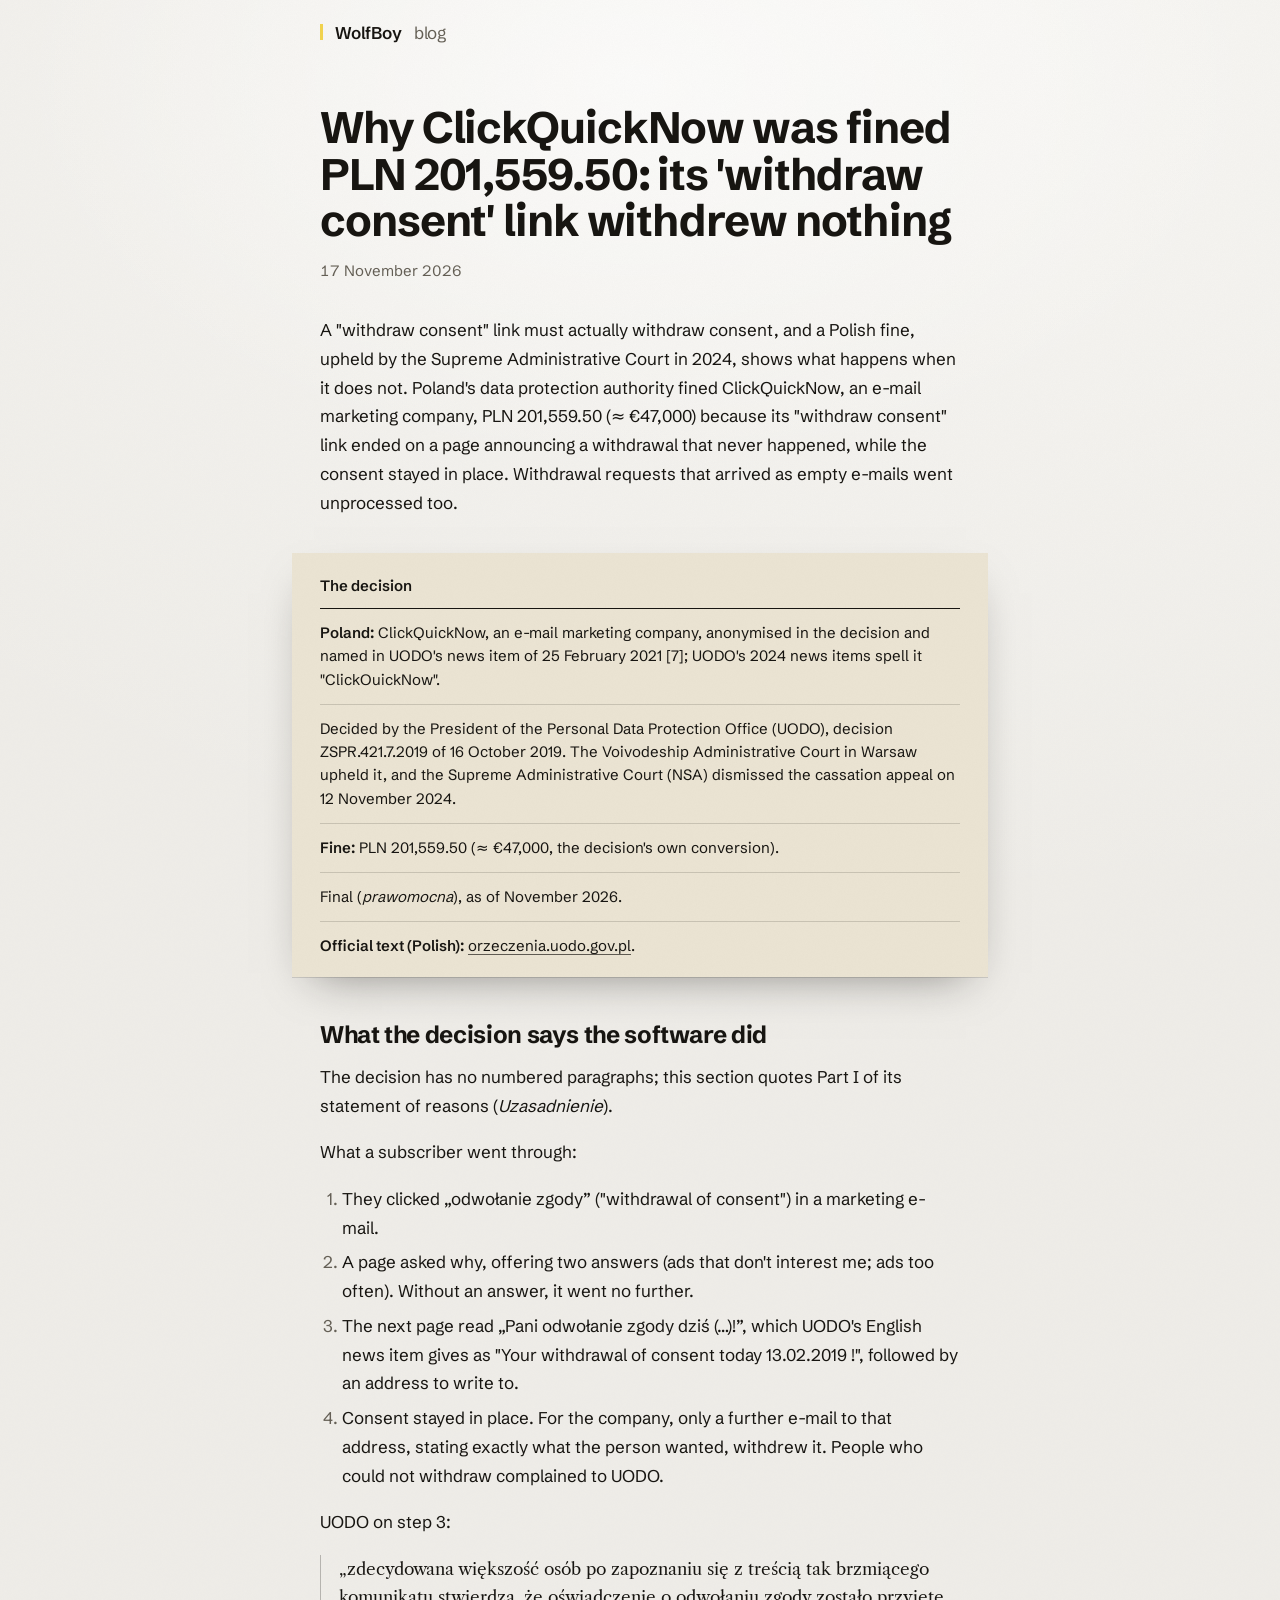
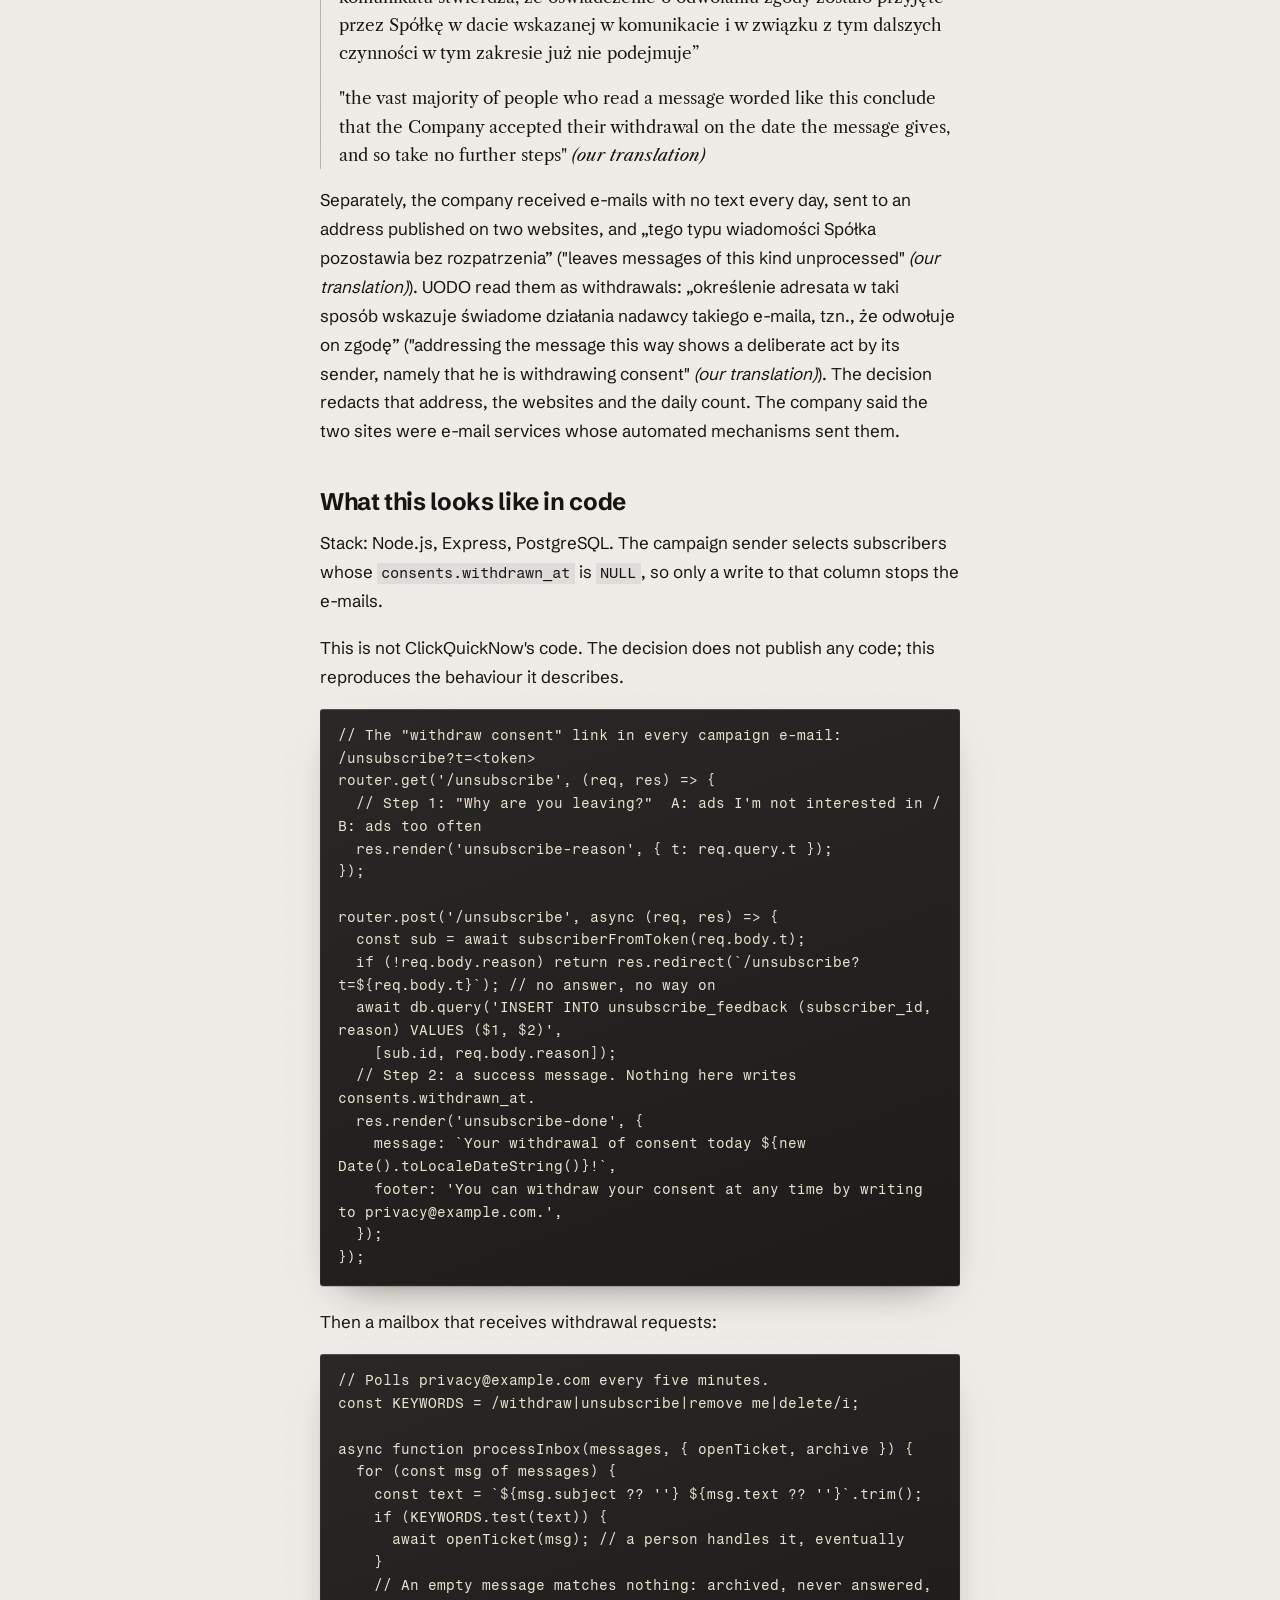
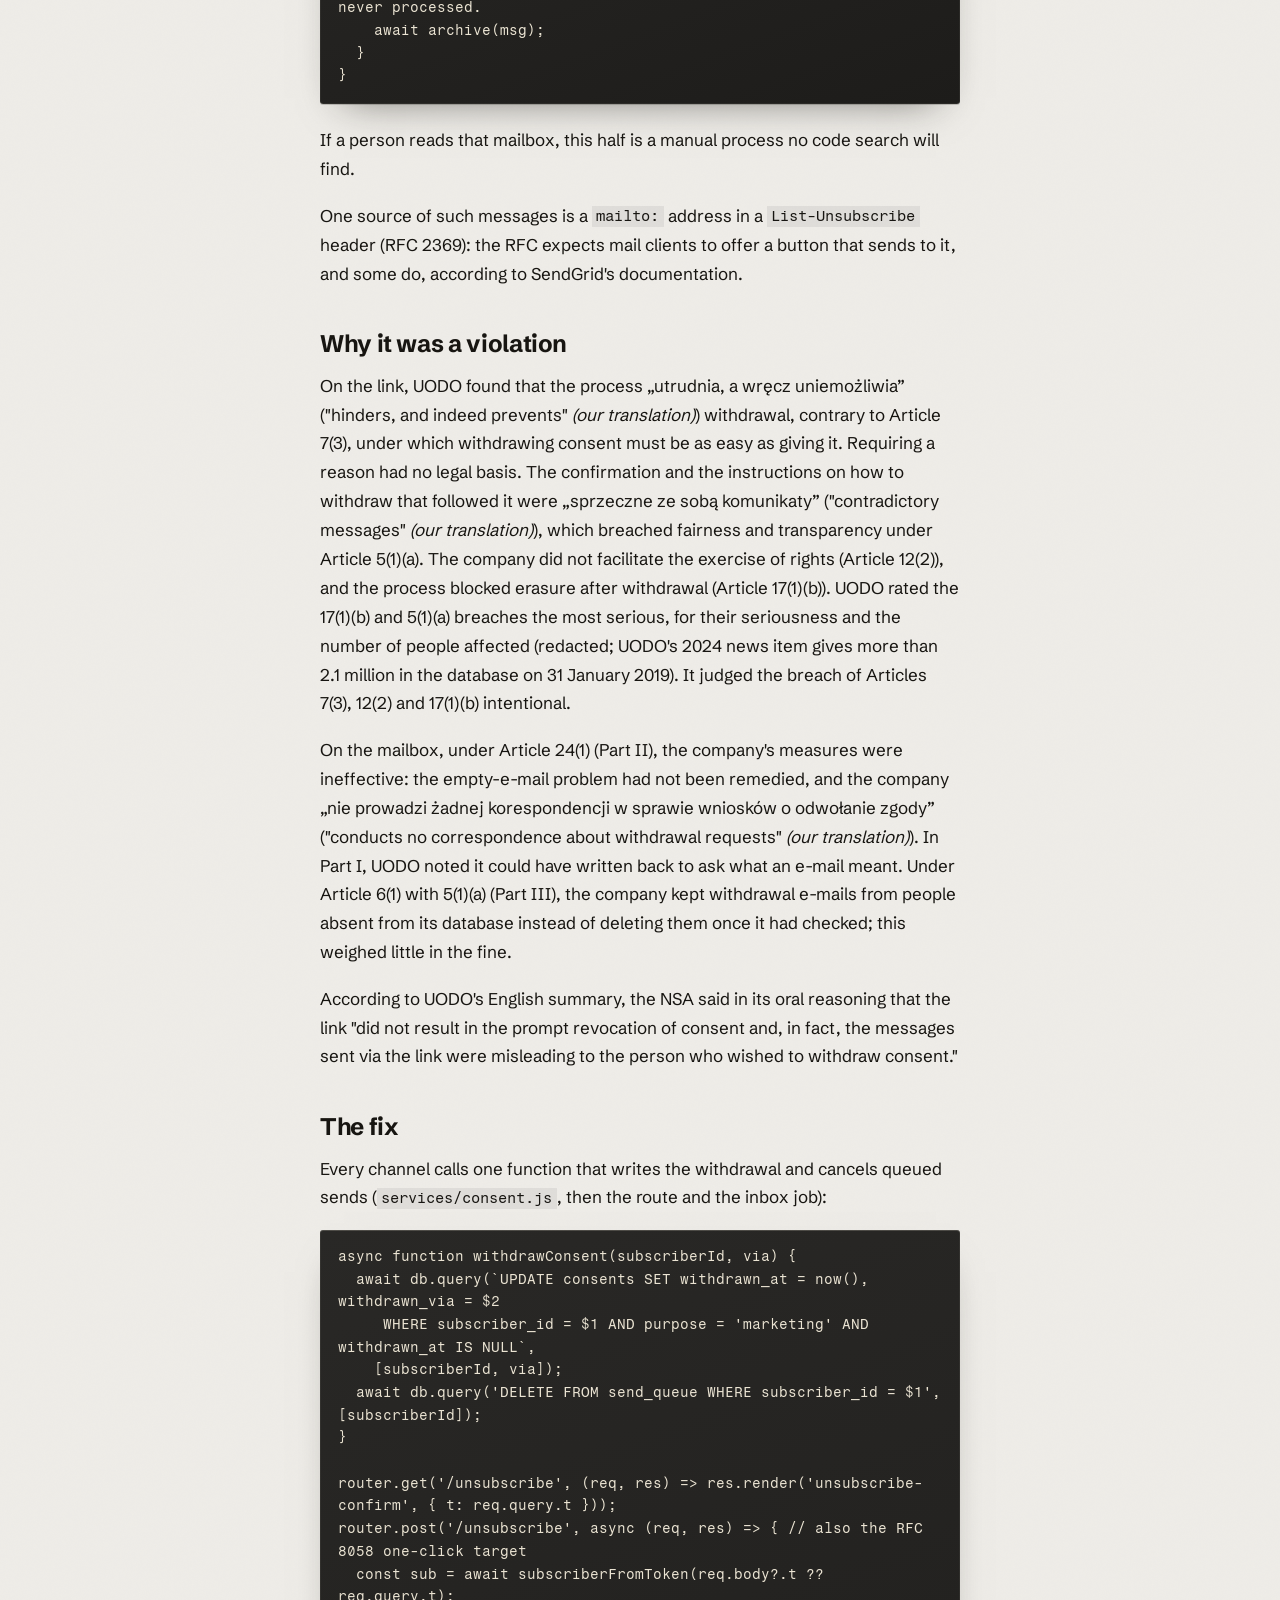
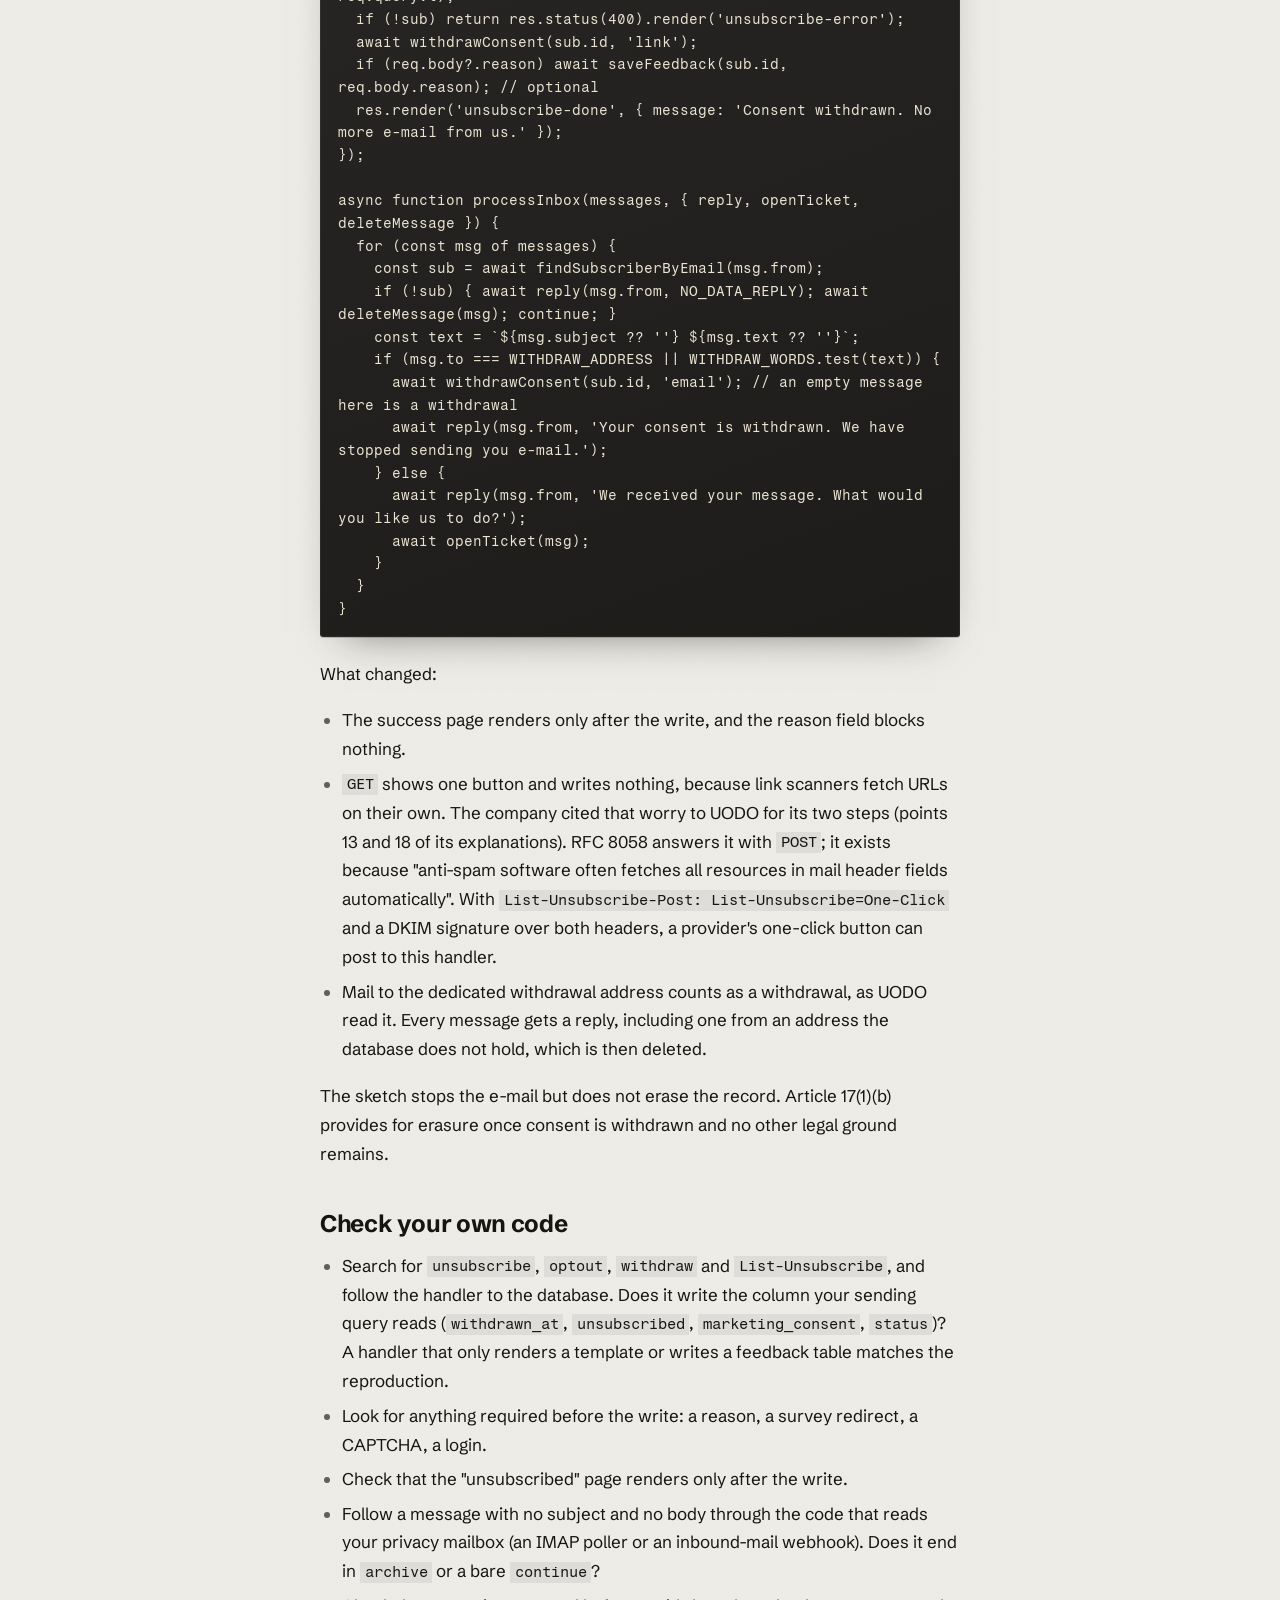
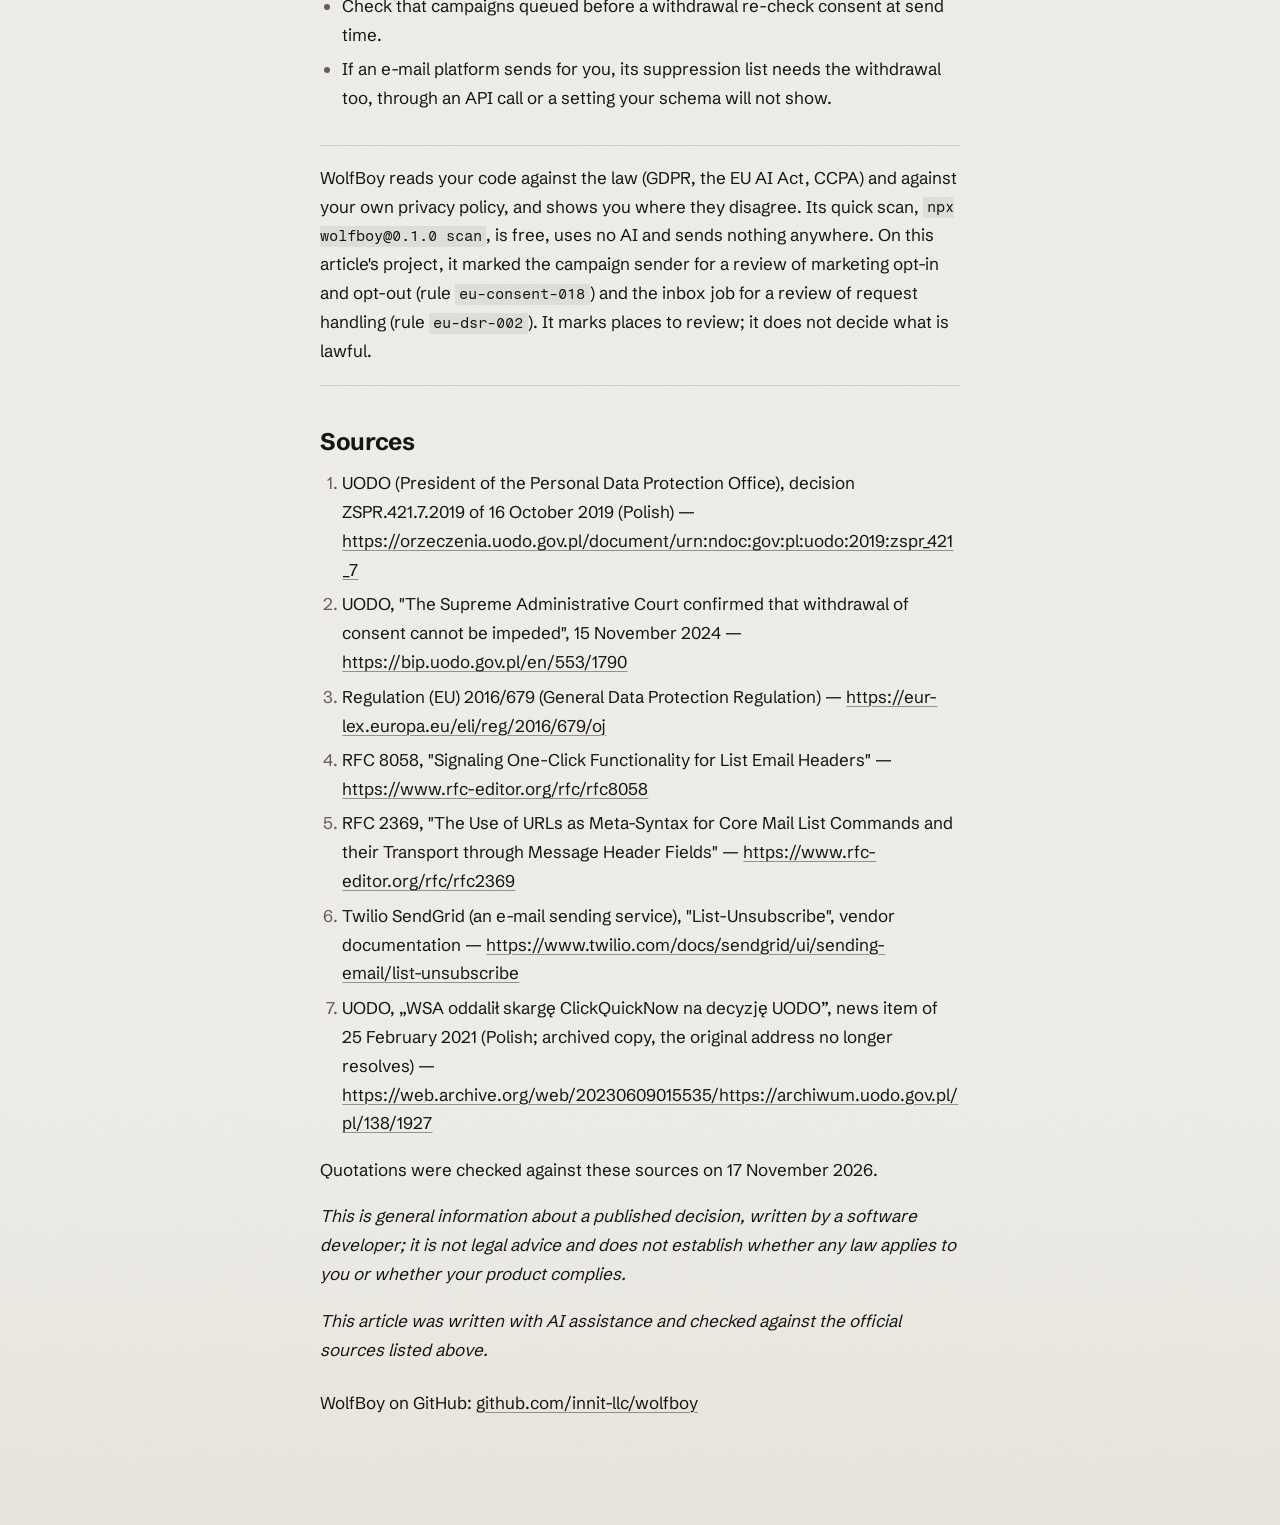
==== docs/consent-withdrawal-link-poland/index.html @ d853f6e5 "WolfBoy blog: three fine-case articles, from the official decision to the code and the fix" ====
<!DOCTYPE html>
<html lang="en">
<head>
<meta charset="utf-8" />
<meta name="viewport" content="width=device-width, initial-scale=1" />
<title>Why ClickQuickNow was fined PLN 201,559.50: its 'withdraw consent' link withdrew nothing</title>
<meta name="description" content="The unsubscribe page of ClickQuickNow, a Polish e-mail marketer, announced a withdrawal that never happened, and empty withdrawal e-mails were ignored." />
<meta property="og:type" content="article" />
<meta property="og:site_name" content="WolfBoy blog" />
<meta property="og:title" content="Why ClickQuickNow was fined PLN 201,559.50: its 'withdraw consent' link withdrew nothing" />
<meta property="og:description" content="The unsubscribe page of ClickQuickNow, a Polish e-mail marketer, announced a withdrawal that never happened, and empty withdrawal e-mails were ignored." />
<meta property="og:url" content="https://innit-llc.github.io/blog/consent-withdrawal-link-poland/" />
<meta property="og:image" content="https://innit-llc.github.io/blog/og/consent-withdrawal-link-poland.png" />
<meta property="og:image:width" content="1200" />
<meta property="og:image:height" content="630" />
<meta property="og:image:alt" content="Why ClickQuickNow was fined PLN 201,559.50: its 'withdraw consent' link withdrew nothing" />
<meta name="twitter:card" content="summary_large_image" />
<meta name="color-scheme" content="light dark" />
<link rel="preload" href="../fonts/SchibstedGrotesk-normal-400-900-latin.woff2" as="font" type="font/woff2" crossorigin="anonymous" />
<link rel="stylesheet" href="../style.css" />
</head>
<body class="post">
<header class="mast"><div class="wrap"><a class="brand" href="../"><b>WolfBoy</b> blog</a></div></header>
<main class="wrap">
<article>
<header>
<h1>Why ClickQuickNow was fined PLN 201,559.50: its 'withdraw consent' link withdrew nothing</h1>
<p class="meta"><time datetime="2026-11-17">17 November 2026</time></p>
</header>
<p>A "withdraw consent" link must actually withdraw consent, and a Polish fine, upheld by the Supreme Administrative Court in 2024, shows what happens when it does not. Poland's data protection authority fined ClickQuickNow, an e-mail marketing company, PLN 201,559.50 (≈ €47,000) because its "withdraw consent" link ended on a page announcing a withdrawal that never happened, while the consent stayed in place. Withdrawal requests that arrived as empty e-mails went unprocessed too.</p>
<section class="case">
<h2 id="the-decision">The decision</h2>
<ul>
<li><span class="k">Poland:</span> ClickQuickNow, an e-mail marketing company, anonymised in the decision and named in UODO's news item of 25 February 2021 [7]; UODO's 2024 news items spell it "ClickOuickNow".</li>
<li>Decided by the President of the Personal Data Protection Office (UODO), decision ZSPR.421.7.2019 of 16 October 2019. The Voivodeship Administrative Court in Warsaw upheld it, and the Supreme Administrative Court (NSA) dismissed the cassation appeal on 12 November 2024.</li>
<li><span class="k">Fine:</span> PLN 201,559.50 (≈ €47,000, the decision's own conversion).</li>
<li>Final (<em>prawomocna</em>), as of November 2026.</li>
<li><span class="k">Official text (Polish):</span> <a href="https://orzeczenia.uodo.gov.pl/document/urn:ndoc:gov:pl:uodo:2019:zspr_421_7">orzeczenia.uodo.gov.pl</a>.</li>
</ul>
</section>
<h2 id="what-the-decision-says-the-software-did">What the decision says the software did</h2>
<p>The decision has no numbered paragraphs; this section quotes Part I of its statement of reasons (<em>Uzasadnienie</em>).</p>
<p>What a subscriber went through:</p>
<ol>
<li>They clicked „odwołanie zgody” ("withdrawal of consent") in a marketing e-mail.</li>
<li>A page asked why, offering two answers (ads that don't interest me; ads too often). Without an answer, it went no further.</li>
<li>The next page read „Pani odwołanie zgody dziś (…)!”, which UODO's English news item gives as "Your withdrawal of consent today 13.02.2019 !", followed by an address to write to.</li>
<li>Consent stayed in place. For the company, only a further e-mail to that address, stating exactly what the person wanted, withdrew it. People who could not withdraw complained to UODO.</li>
</ol>
<p>UODO on step 3:</p>
<blockquote>
<p>„zdecydowana większość osób po zapoznaniu się z treścią tak brzmiącego komunikatu stwierdza, że oświadczenie o odwołaniu zgody zostało przyjęte przez Spółkę w dacie wskazanej w komunikacie i w związku z tym dalszych czynności w tym zakresie już nie podejmuje”</p>
<p>"the vast majority of people who read a message worded like this conclude that the Company accepted their withdrawal on the date the message gives, and so take no further steps" <em>(our translation)</em></p>
</blockquote>
<p>Separately, the company received e-mails with no text every day, sent to an address published on two websites, and „tego typu wiadomości Spółka pozostawia bez rozpatrzenia” ("leaves messages of this kind unprocessed" <em>(our translation)</em>). UODO read them as withdrawals: „określenie adresata w taki sposób wskazuje świadome działania nadawcy takiego e-maila, tzn., że odwołuje on zgodę” ("addressing the message this way shows a deliberate act by its sender, namely that he is withdrawing consent" <em>(our translation)</em>). The decision redacts that address, the websites and the daily count. The company said the two sites were e-mail services whose automated mechanisms sent them.</p>
<h2 id="what-this-looks-like-in-code">What this looks like in code</h2>
<p>Stack: Node.js, Express, PostgreSQL. The campaign sender selects subscribers whose <code>consents.withdrawn_at</code> is <code>NULL</code>, so only a write to that column stops the e-mails.</p>
<p>This is not ClickQuickNow's code. The decision does not publish any code; this reproduces the behaviour it describes.</p>
<pre><code class="language-js">// The "withdraw consent" link in every campaign e-mail: /unsubscribe?t=&lt;token&gt;
router.get('/unsubscribe', (req, res) =&gt; {
  // Step 1: "Why are you leaving?"  A: ads I'm not interested in / B: ads too often
  res.render('unsubscribe-reason', { t: req.query.t });
});

router.post('/unsubscribe', async (req, res) =&gt; {
  const sub = await subscriberFromToken(req.body.t);
  if (!req.body.reason) return res.redirect(`/unsubscribe?t=${req.body.t}`); // no answer, no way on
  await db.query('INSERT INTO unsubscribe_feedback (subscriber_id, reason) VALUES ($1, $2)',
    [sub.id, req.body.reason]);
  // Step 2: a success message. Nothing here writes consents.withdrawn_at.
  res.render('unsubscribe-done', {
    message: `Your withdrawal of consent today ${new Date().toLocaleDateString()}!`,
    footer: 'You can withdraw your consent at any time by writing to privacy@example.com.',
  });
});
</code></pre>
<p>Then a mailbox that receives withdrawal requests:</p>
<pre><code class="language-js">// Polls privacy@example.com every five minutes.
const KEYWORDS = /withdraw|unsubscribe|remove me|delete/i;

async function processInbox(messages, { openTicket, archive }) {
  for (const msg of messages) {
    const text = `${msg.subject ?? ''} ${msg.text ?? ''}`.trim();
    if (KEYWORDS.test(text)) {
      await openTicket(msg); // a person handles it, eventually
    }
    // An empty message matches nothing: archived, never answered, never processed.
    await archive(msg);
  }
}
</code></pre>
<p>If a person reads that mailbox, this half is a manual process no code search will find.</p>
<p>One source of such messages is a <code>mailto:</code> address in a <code>List-Unsubscribe</code> header (RFC 2369): the RFC expects mail clients to offer a button that sends to it, and some do, according to SendGrid's documentation.</p>
<h2 id="why-it-was-a-violation">Why it was a violation</h2>
<p>On the link, UODO found that the process „utrudnia, a wręcz uniemożliwia” ("hinders, and indeed prevents" <em>(our translation)</em>) withdrawal, contrary to Article 7(3), under which withdrawing consent must be as easy as giving it. Requiring a reason had no legal basis. The confirmation and the instructions on how to withdraw that followed it were „sprzeczne ze sobą komunikaty” ("contradictory messages" <em>(our translation)</em>), which breached fairness and transparency under Article 5(1)(a). The company did not facilitate the exercise of rights (Article 12(2)), and the process blocked erasure after withdrawal (Article 17(1)(b)). UODO rated the 17(1)(b) and 5(1)(a) breaches the most serious, for their seriousness and the number of people affected (redacted; UODO's 2024 news item gives more than 2.1 million in the database on 31 January 2019). It judged the breach of Articles 7(3), 12(2) and 17(1)(b) intentional.</p>
<p>On the mailbox, under Article 24(1) (Part II), the company's measures were ineffective: the empty-e-mail problem had not been remedied, and the company „nie prowadzi żadnej korespondencji w sprawie wniosków o odwołanie zgody” ("conducts no correspondence about withdrawal requests" <em>(our translation)</em>). In Part I, UODO noted it could have written back to ask what an e-mail meant. Under Article 6(1) with 5(1)(a) (Part III), the company kept withdrawal e-mails from people absent from its database instead of deleting them once it had checked; this weighed little in the fine.</p>
<p>According to UODO's English summary, the NSA said in its oral reasoning that the link "did not result in the prompt revocation of consent and, in fact, the messages sent via the link were misleading to the person who wished to withdraw consent."</p>
<h2 id="the-fix">The fix</h2>
<p>Every channel calls one function that writes the withdrawal and cancels queued sends (<code>services/consent.js</code>, then the route and the inbox job):</p>
<pre><code class="language-js">async function withdrawConsent(subscriberId, via) {
  await db.query(`UPDATE consents SET withdrawn_at = now(), withdrawn_via = $2
     WHERE subscriber_id = $1 AND purpose = 'marketing' AND withdrawn_at IS NULL`,
    [subscriberId, via]);
  await db.query('DELETE FROM send_queue WHERE subscriber_id = $1', [subscriberId]);
}

router.get('/unsubscribe', (req, res) =&gt; res.render('unsubscribe-confirm', { t: req.query.t }));
router.post('/unsubscribe', async (req, res) =&gt; { // also the RFC 8058 one-click target
  const sub = await subscriberFromToken(req.body?.t ?? req.query.t);
  if (!sub) return res.status(400).render('unsubscribe-error');
  await withdrawConsent(sub.id, 'link');
  if (req.body?.reason) await saveFeedback(sub.id, req.body.reason); // optional
  res.render('unsubscribe-done', { message: 'Consent withdrawn. No more e-mail from us.' });
});

async function processInbox(messages, { reply, openTicket, deleteMessage }) {
  for (const msg of messages) {
    const sub = await findSubscriberByEmail(msg.from);
    if (!sub) { await reply(msg.from, NO_DATA_REPLY); await deleteMessage(msg); continue; }
    const text = `${msg.subject ?? ''} ${msg.text ?? ''}`;
    if (msg.to === WITHDRAW_ADDRESS || WITHDRAW_WORDS.test(text)) {
      await withdrawConsent(sub.id, 'email'); // an empty message here is a withdrawal
      await reply(msg.from, 'Your consent is withdrawn. We have stopped sending you e-mail.');
    } else {
      await reply(msg.from, 'We received your message. What would you like us to do?');
      await openTicket(msg);
    }
  }
}
</code></pre>
<p>What changed:</p>
<ul>
<li>The success page renders only after the write, and the reason field blocks nothing.</li>
<li><code>GET</code> shows one button and writes nothing, because link scanners fetch URLs on their own. The company cited that worry to UODO for its two steps (points 13 and 18 of its explanations). RFC 8058 answers it with <code>POST</code>; it exists because "anti-spam software often fetches all resources in mail header fields automatically". With <code>List-Unsubscribe-Post: List-Unsubscribe=One-Click</code> and a DKIM signature over both headers, a provider's one-click button can post to this handler.</li>
<li>Mail to the dedicated withdrawal address counts as a withdrawal, as UODO read it. Every message gets a reply, including one from an address the database does not hold, which is then deleted.</li>
</ul>
<p>The sketch stops the e-mail but does not erase the record. Article 17(1)(b) provides for erasure once consent is withdrawn and no other legal ground remains.</p>
<h2 id="check-your-own-code">Check your own code</h2>
<ul>
<li>Search for <code>unsubscribe</code>, <code>optout</code>, <code>withdraw</code> and <code>List-Unsubscribe</code>, and follow the handler to the database. Does it write the column your sending query reads (<code>withdrawn_at</code>, <code>unsubscribed</code>, <code>marketing_consent</code>, <code>status</code>)? A handler that only renders a template or writes a feedback table matches the reproduction.</li>
<li>Look for anything required before the write: a reason, a survey redirect, a CAPTCHA, a login.</li>
<li>Check that the "unsubscribed" page renders only after the write.</li>
<li>Follow a message with no subject and no body through the code that reads your privacy mailbox (an IMAP poller or an inbound-mail webhook). Does it end in <code>archive</code> or a bare <code>continue</code>?</li>
<li>Check that campaigns queued before a withdrawal re-check consent at send time.</li>
<li>If an e-mail platform sends for you, its suppression list needs the withdrawal too, through an API call or a setting your schema will not show.</li>
</ul>
<aside class="product-note">
<p>WolfBoy reads your code against the law (GDPR, the EU AI Act, CCPA) and against your own privacy policy, and shows you where they disagree. Its quick scan, <code>npx wolfboy@0.1.0 scan</code>, is free, uses no AI and sends nothing anywhere. On this article's project, it marked the campaign sender for a review of marketing opt-in and opt-out (rule <code>eu-consent-018</code>) and the inbox job for a review of request handling (rule <code>eu-dsr-002</code>). It marks places to review; it does not decide what is lawful.</p>
</aside>
<h2 id="sources">Sources</h2>
<ol>
<li>UODO (President of the Personal Data Protection Office), decision ZSPR.421.7.2019 of 16 October 2019 (Polish) — <a href="https://orzeczenia.uodo.gov.pl/document/urn:ndoc:gov:pl:uodo:2019:zspr_421_7">https://orzeczenia.uodo.gov.pl/document/urn:ndoc:gov:pl:uodo:2019:zspr_421_7</a></li>
<li>UODO, "The Supreme Administrative Court confirmed that withdrawal of consent cannot be impeded", 15 November 2024 — <a href="https://bip.uodo.gov.pl/en/553/1790">https://bip.uodo.gov.pl/en/553/1790</a></li>
<li>Regulation (EU) 2016/679 (General Data Protection Regulation) — <a href="https://eur-lex.europa.eu/eli/reg/2016/679/oj">https://eur-lex.europa.eu/eli/reg/2016/679/oj</a></li>
<li>RFC 8058, "Signaling One-Click Functionality for List Email Headers" — <a href="https://www.rfc-editor.org/rfc/rfc8058">https://www.rfc-editor.org/rfc/rfc8058</a></li>
<li>RFC 2369, "The Use of URLs as Meta-Syntax for Core Mail List Commands and their Transport through Message Header Fields" — <a href="https://www.rfc-editor.org/rfc/rfc2369">https://www.rfc-editor.org/rfc/rfc2369</a></li>
<li>Twilio SendGrid (an e-mail sending service), "List-Unsubscribe", vendor documentation — <a href="https://www.twilio.com/docs/sendgrid/ui/sending-email/list-unsubscribe">https://www.twilio.com/docs/sendgrid/ui/sending-email/list-unsubscribe</a></li>
<li>UODO, „WSA oddalił skargę ClickQuickNow na decyzję UODO”, news item of 25 February 2021 (Polish; archived copy, the original address no longer resolves) — <a href="https://web.archive.org/web/20230609015535/https://archiwum.uodo.gov.pl/pl/138/1927">https://web.archive.org/web/20230609015535/https://archiwum.uodo.gov.pl/pl/138/1927</a></li>
</ol>
<p>Quotations were checked against these sources on 17 November 2026.</p>
<p><em>This is general information about a published decision, written by a software developer; it is not legal advice and does not establish whether any law applies to you or whether your product complies.</em></p>
<p><em>This article was written with AI assistance and checked against the official sources listed above.</em></p>
<p class="repo-link">WolfBoy on GitHub: <a href="https://github.com/innit-llc/wolfboy">github.com/innit-llc/wolfboy</a></p>
</article>
</main>
<footer class="site"><div class="wrap">WolfBoy, by INNIT Inc.</div></footer>
</body>
</html>
---- docs/style.css ----
/* The blog's frame takes the landing page's world: a desk under one lamp,
   charcoal plates as screens (code), bone paper as documents (the decision),
   one highlighter yellow (the masthead bar and text selection only).
   Light is the same desk by daylight. The reading column is unchanged:
   42rem, 17px, line height 1.7, code wraps inside the column. */

@font-face { font-family: "Schibsted Grotesk"; font-style: normal; font-weight: 400 900; font-display: swap; src: url("fonts/SchibstedGrotesk-normal-400-900-latin.woff2") format("woff2"); unicode-range: U+0000-00FF, U+0131, U+0152-0153, U+02BB-02BC, U+02C6, U+02DA, U+02DC, U+0304, U+0308, U+0329, U+2000-206F, U+20AC, U+2122, U+2191, U+2193, U+2212, U+2215, U+FEFF, U+FFFD; }
@font-face { font-family: "Schibsted Grotesk"; font-style: normal; font-weight: 400 900; font-display: swap; src: url("fonts/SchibstedGrotesk-normal-400-900-latin-ext.woff2") format("woff2"); unicode-range: U+0100-02BA, U+02BD-02C5, U+02C7-02CC, U+02CE-02D7, U+02DD-02FF, U+0304, U+0308, U+0329, U+1D00-1DBF, U+1E00-1E9F, U+1EF2-1EFF, U+2020, U+20A0-20AB, U+20AD-20C4, U+2113, U+2C60-2C7F, U+A720-A7FF; }
@font-face { font-family: "Fragment Mono"; font-style: normal; font-weight: 400; font-display: swap; src: url("fonts/FragmentMono-normal-400-latin.woff2") format("woff2"); unicode-range: U+0000-00FF, U+0131, U+0152-0153, U+02BB-02BC, U+02C6, U+02DA, U+02DC, U+0304, U+0308, U+0329, U+2000-206F, U+20AC, U+2122, U+2191, U+2193, U+2212, U+2215, U+FEFF, U+FFFD; }
@font-face { font-family: "Fragment Mono"; font-style: normal; font-weight: 400; font-display: swap; src: url("fonts/FragmentMono-normal-400-latin-ext.woff2") format("woff2"); unicode-range: U+0100-02BA, U+02BD-02C5, U+02C7-02CC, U+02CE-02D7, U+02DD-02FF, U+0304, U+0308, U+0329, U+1D00-1DBF, U+1E00-1E9F, U+1EF2-1EFF, U+2020, U+20A0-20AB, U+20AD-20C4, U+2113, U+2C60-2C7F, U+A720-A7FF; }
@font-face { font-family: "Libre Caslon Text"; font-style: normal; font-weight: 400; font-display: swap; src: url("fonts/LibreCaslonText-normal-400-latin.woff2") format("woff2"); unicode-range: U+0000-00FF, U+0131, U+0152-0153, U+02BB-02BC, U+02C6, U+02DA, U+02DC, U+0304, U+0308, U+0329, U+2000-206F, U+20AC, U+2122, U+2191, U+2193, U+2212, U+2215, U+FEFF, U+FFFD; }
@font-face { font-family: "Libre Caslon Text"; font-style: normal; font-weight: 400; font-display: swap; src: url("fonts/LibreCaslonText-normal-400-latin-ext.woff2") format("woff2"); unicode-range: U+0100-02BA, U+02BD-02C5, U+02C7-02CC, U+02CE-02D7, U+02DD-02FF, U+0304, U+0308, U+0329, U+1D00-1DBF, U+1E00-1E9F, U+1EF2-1EFF, U+2020, U+20A0-20AB, U+20AD-20C4, U+2113, U+2C60-2C7F, U+A720-A7FF; }
@font-face { font-family: "Libre Caslon Text"; font-style: italic; font-weight: 400; font-display: swap; src: url("fonts/LibreCaslonText-italic-400-latin.woff2") format("woff2"); unicode-range: U+0000-00FF, U+0131, U+0152-0153, U+02BB-02BC, U+02C6, U+02DA, U+02DC, U+0304, U+0308, U+0329, U+2000-206F, U+20AC, U+2122, U+2191, U+2193, U+2212, U+2215, U+FEFF, U+FFFD; }
@font-face { font-family: "Libre Caslon Text"; font-style: italic; font-weight: 400; font-display: swap; src: url("fonts/LibreCaslonText-italic-400-latin-ext.woff2") format("woff2"); unicode-range: U+0100-02BA, U+02BD-02C5, U+02C7-02CC, U+02CE-02D7, U+02DD-02FF, U+0304, U+0308, U+0329, U+1D00-1DBF, U+1E00-1E9F, U+1EF2-1EFF, U+2020, U+20A0-20AB, U+20AD-20C4, U+2113, U+2C60-2C7F, U+A720-A7FF; }

:root {
  color-scheme: light dark;
  /* the desk by daylight */
  --ground-0: #e6e3db; --ground-1: #efede8; --ground-2: #f8f7f4;
  --lamp: rgba(255, 255, 255, .6);
  --text: #171511; --text-2: #46423a; --text-3: #645f55;
  --hair: rgba(23, 21, 17, .13); --hair-2: rgba(23, 21, 17, .26);
  --link-line: rgba(23, 21, 17, .42);
  --tint: rgba(23, 21, 17, .065);
  --grain: url("data:image/svg+xml;utf8,<svg xmlns='http://www.w3.org/2000/svg' width='240' height='240'><filter id='n'><feTurbulence type='fractalNoise' baseFrequency='.9' numOctaves='2' stitchTiles='stitch'/><feColorMatrix values='0 0 0 0 .5 0 0 0 0 .5 0 0 0 0 .5 0 0 0 .05 0'/></filter><rect width='100%25' height='100%25' filter='url(%23n)'/></svg>");
  --paper-shadow: 0 18px 44px -22px rgba(23, 21, 17, .5), 0 1px 0 rgba(23, 21, 17, .14);
  --plate-shadow: inset 0 1px 0 rgba(235, 228, 211, .14), inset 0 0 0 1px rgba(235, 228, 211, .06), 0 18px 40px -24px rgba(23, 21, 17, .6), 0 1px 0 rgba(23, 21, 17, .2);
  /* the two materials and the one hue: the same in both themes */
  --plate-0: #292826; --plate-1: #1d1c1a; --on-plate: #ebe4d3;
  --paper: #ebe4d3; --paper-ink: #171511; --paper-2: rgba(23, 21, 17, .66); --paper-hair: rgba(23, 21, 17, .16);
  --mark: #f0d24e; --ink: #171511;
  --sans: "Schibsted Grotesk", system-ui, -apple-system, "Segoe UI", Helvetica, Arial, sans-serif;
  --mono: "Fragment Mono", ui-monospace, SFMono-Regular, Menlo, Consolas, monospace;
  --law: "Libre Caslon Text", Georgia, "Times New Roman", serif;
  --noise: url("data:image/svg+xml;utf8,<svg xmlns='http://www.w3.org/2000/svg' width='240' height='240'><filter id='n'><feTurbulence type='fractalNoise' baseFrequency='.9' numOctaves='2' stitchTiles='stitch'/><feColorMatrix values='0 0 0 0 .5 0 0 0 0 .5 0 0 0 0 .5 0 0 0 .7 0'/></filter><rect width='100%25' height='100%25' filter='url(%23n)'/></svg>");
}
@media (prefers-color-scheme: dark) {
  :root {
    /* the desk at night, as on the landing page */
    --ground-0: #0e0d0c; --ground-1: #141210; --ground-2: #1a1714;
    --lamp: rgba(235, 228, 211, .055);
    --text: #ebe4d3; --text-2: #b8b09e; --text-3: #9c9483;
    --hair: rgba(235, 228, 211, .1); --hair-2: rgba(235, 228, 211, .22);
    --link-line: rgba(235, 228, 211, .4);
    --tint: rgba(235, 228, 211, .08);
    --grain: url("data:image/svg+xml;utf8,<svg xmlns='http://www.w3.org/2000/svg' width='240' height='240'><filter id='n'><feTurbulence type='fractalNoise' baseFrequency='.9' numOctaves='2' stitchTiles='stitch'/><feColorMatrix values='0 0 0 0 .5 0 0 0 0 .5 0 0 0 0 .5 0 0 0 .04 0'/></filter><rect width='100%25' height='100%25' filter='url(%23n)'/></svg>");
    --paper-shadow: 0 24px 60px -24px rgba(0, 0, 0, .8), 0 1px 0 rgba(0, 0, 0, .5);
    --plate-shadow: inset 0 1px 0 rgba(235, 228, 211, .14), inset 0 0 0 1px rgba(235, 228, 211, .06), 0 24px 60px -28px rgba(0, 0, 0, .85), 0 1px 0 rgba(0, 0, 0, .5);
  }
}

* { box-sizing: border-box; }
html { background: var(--ground-1); -webkit-text-size-adjust: 100%; text-size-adjust: 100%; scrollbar-color: var(--hair-2) var(--ground-1); }
body {
  margin: 0;
  min-height: 100vh;
  /* the desk: grain over a lamp-lit ground that darkens towards the foot, never a flat fill */
  background:
    var(--grain) 0 0 / 240px 240px,
    radial-gradient(900px 560px at 50% 80px, var(--lamp), transparent 70%) no-repeat,
    radial-gradient(1400px 900px at 70% 0, var(--ground-2), transparent) no-repeat,
    linear-gradient(var(--ground-1) calc(100% - 520px), var(--ground-0));
  background-color: var(--ground-1);
  color: var(--text);
  font-family: var(--sans);
  font-size: 1.0625rem;
  line-height: 1.7;
  -webkit-font-smoothing: antialiased;
  overflow-x: clip;
}
::selection { background: var(--mark); color: var(--ink); }
:focus-visible { outline: 2px solid var(--text); outline-offset: 3px; }

.wrap { max-width: 42rem; margin: 0 auto; padding: 0 16px; }
a { color: inherit; text-decoration: underline; text-decoration-color: var(--link-line); text-decoration-thickness: 1px; text-underline-offset: .2em; }
a:hover { text-decoration-color: currentColor; }

/* masthead: the typographic wordmark under the lamp */
.mast .wrap { display: flex; align-items: center; height: 64px; }
.brand { display: inline-flex; align-items: center; gap: 12px; font: 400 1.0625rem/1 var(--sans); letter-spacing: -.01em; color: var(--text-3); text-decoration: none; }
.brand::before { content: ""; flex: none; width: 3px; height: 16px; background: var(--mark); }
.brand b { font-weight: 600; color: var(--text); }
.brand:hover b { text-decoration: underline; text-decoration-color: var(--link-line); text-underline-offset: .2em; }

main.wrap { padding: 2.5rem 16px 3rem; overflow-wrap: break-word; }
h1, h2, h3 { font-family: var(--sans); color: var(--text); font-weight: 700; text-wrap: balance; }
h1 { font-size: clamp(30px, 22.4px + 1.96vw, 44px); line-height: 1.06; letter-spacing: -.025em; margin: 0 0 .9rem; }
h2 { font-size: clamp(20px, 17.8px + .56vw, 24px); line-height: 1.2; letter-spacing: -.015em; margin: 2.6rem 0 .8rem; }
h3 { font-size: clamp(17px, 15.4px + .42vw, 20px); line-height: 1.3; letter-spacing: -.01em; margin: 2rem 0 .5rem; }
p, ul, ol, blockquote, pre { margin: 0 0 1.1rem; }
ul, ol { padding-left: 1.4rem; }
li { margin: .35rem 0; }
li::marker { color: var(--text-3); font-variant-numeric: proportional-nums; }
.meta { color: var(--text-3); font-size: .9375rem; font-variant-numeric: tabular-nums; margin: 0 0 2rem; }
strong { font-weight: 650; }

/* quoted human text speaks in the statute face */
blockquote { padding-left: 1.1rem; border-left: 1px solid var(--hair-2); font-family: var(--law); font-size: 1.0625rem; line-height: 1.65; }
blockquote p:last-child { margin-bottom: 0; }

/* code: machine text on a charcoal plate, wrapping inside the column */
/* no ligatures: "=>" and "??" must show as typed */
code { font-family: var(--mono); font-size: .88em; font-variant-ligatures: none; font-feature-settings: "liga" 0, "calt" 0, "zero" 1; overflow-wrap: anywhere; }
:not(pre) > code { background: var(--tint); padding: .1em .3em; }
pre {
  background: linear-gradient(160deg, var(--plate-0), var(--plate-1));
  color: var(--on-plate);
  box-shadow: var(--plate-shadow);
  border-radius: 3px;
  padding: 1rem 1.15rem;
  overflow-x: auto;
  line-height: 1.55;
  font-size: .875rem;
  tab-size: 4;
  white-space: pre-wrap;
  overflow-wrap: anywhere;
  margin-bottom: 1.4rem;
  scrollbar-color: rgba(235, 228, 211, .22) transparent;
}
pre code { font-size: inherit; white-space: inherit; overflow-wrap: inherit; }
pre:focus-visible { outline-color: var(--text); }

/* the case block: the article's own "The decision" section, as a sheet of paper */
.case { position: relative; background: var(--paper); color: var(--paper-ink); box-shadow: var(--paper-shadow); padding: 22px 28px 6px; margin: 2.2rem 0 2.8rem; }
.case::after { content: ""; position: absolute; inset: 0; pointer-events: none; opacity: .06; mix-blend-mode: multiply; background-image: var(--noise); background-size: 240px 240px; }
.case > * { position: relative; z-index: 1; }
.case h2 { margin: 0; padding-bottom: 12px; border-bottom: 1px solid var(--paper-ink); font-size: .9375rem; font-weight: 600; line-height: 1.4; letter-spacing: 0; color: var(--paper-ink); }
.case ul { list-style: none; padding: 0; margin: 0; }
.case li { margin: 0; padding: 12px 0 13px; border-bottom: 1px solid var(--paper-hair); font-size: .9375rem; line-height: 1.55; }
.case li:last-child { border-bottom: 0; }
.case .k { font-weight: 600; }
.case a { text-decoration-color: var(--paper-2); }
.case a:hover { text-decoration-color: currentColor; }
.case :focus-visible { outline-color: var(--paper-ink); }

.product-note { border-top: 1px solid var(--hair); border-bottom: 1px solid var(--hair); padding: 1.1rem 0 .1rem; margin: 2rem 0; }
.repo-link { margin-top: 1.5rem; }

/* the index: one claim, then the cases as rows of a ledger */
.home h1 { margin-bottom: 0; }
.posts { list-style: none; padding: 0; margin: 2.75rem 0 0; border-top: 1px solid var(--hair-2); }
.posts li { margin: 0; padding: 1.5rem 0 1.6rem; border-bottom: 1px solid var(--hair); }
.posts h2 { margin: 0 0 .45rem; }
.posts h2 a { text-decoration: none; }
.posts h2 a:hover { text-decoration: underline; text-decoration-color: currentColor; text-decoration-thickness: 2px; }
.posts p { margin: 0 0 .5rem; color: var(--text-2); }
.posts .meta { margin: 0; font-size: 13px; }

footer.site { color: var(--text-3); font-size: 13px; line-height: 1.5; padding: 3.5rem 0 3rem; }

@media (min-width: 720px) {
  /* the sheet's text lines up with the column; its paper reaches past it */
  .case { margin-left: -28px; margin-right: -28px; }
}
@media (max-width: 639px) {
  .mast .wrap { height: 56px; }
  main.wrap { padding-top: 1.75rem; }
  .case { padding: 18px 18px 4px; }
  /* plates bleed on a phone, as on the landing page; paper never does */
  pre { margin-left: -16px; margin-right: -16px; border-radius: 0; padding: .9rem 16px; }
}
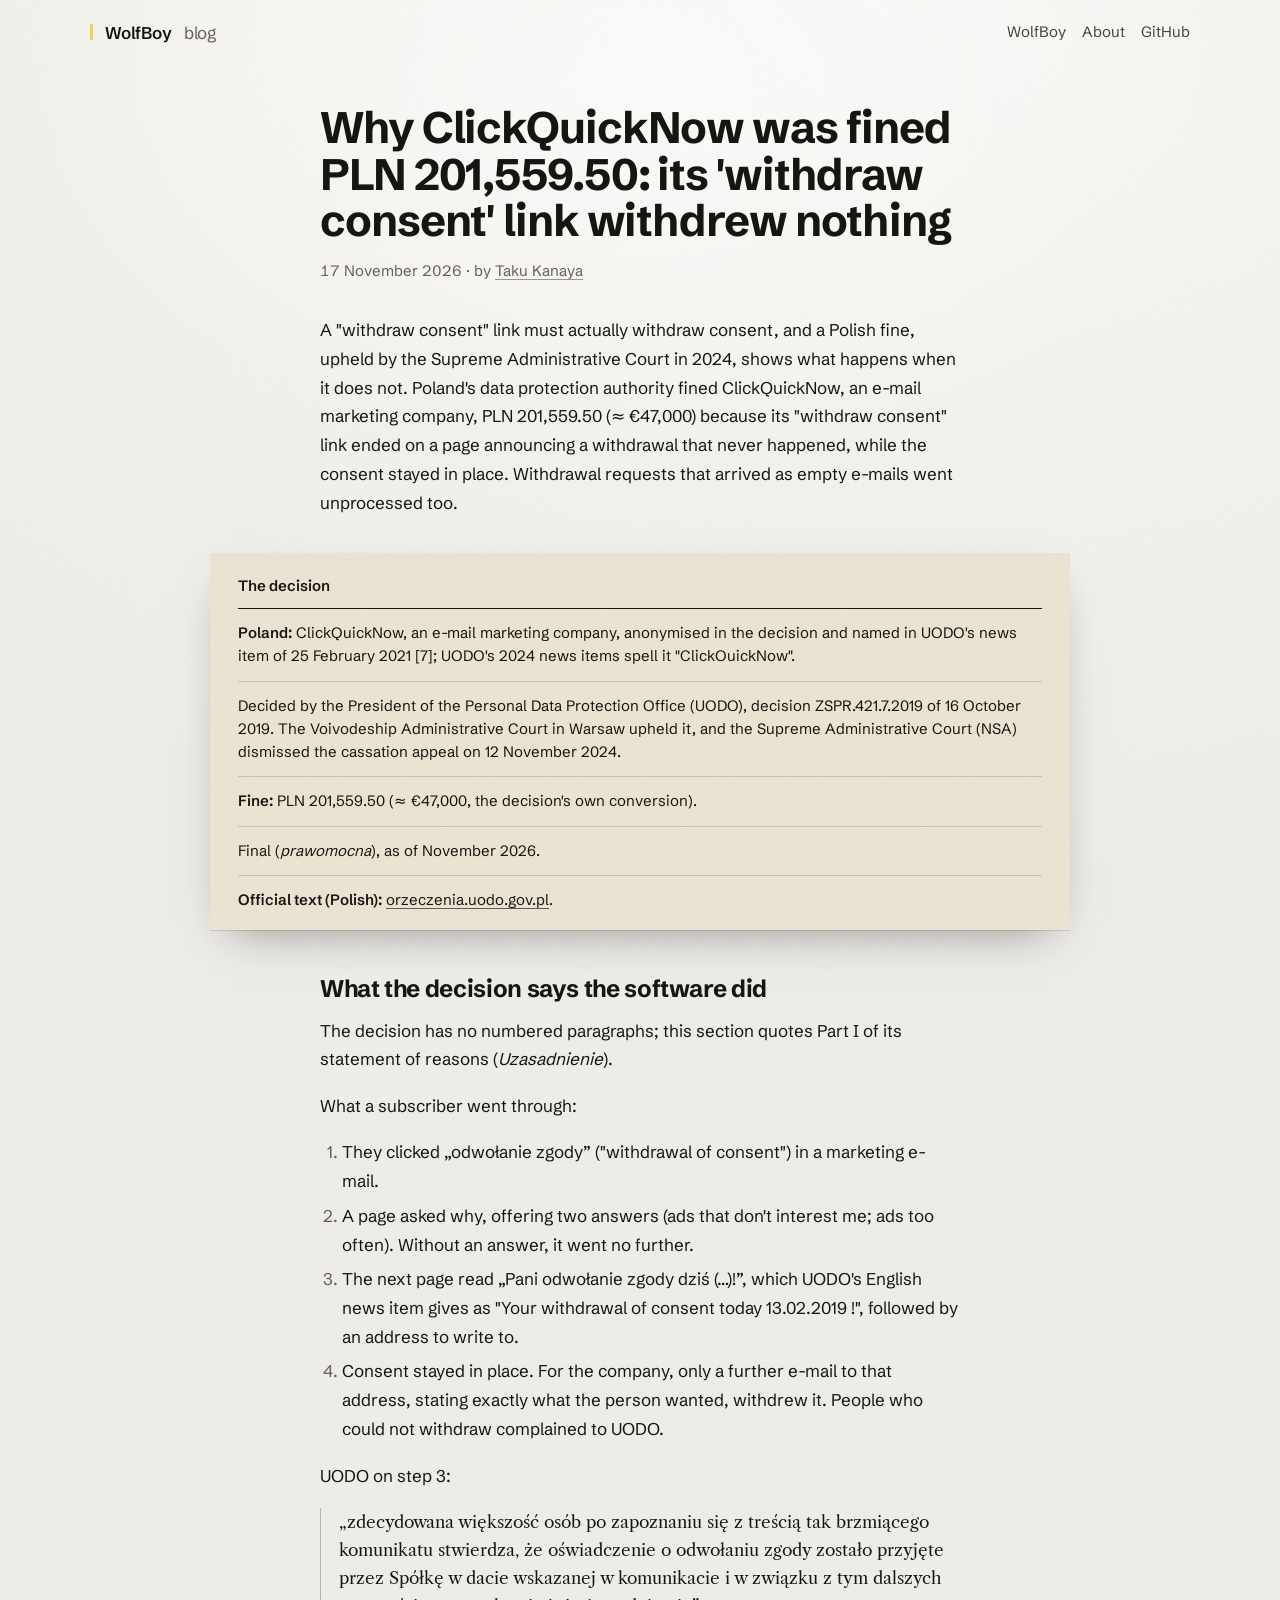
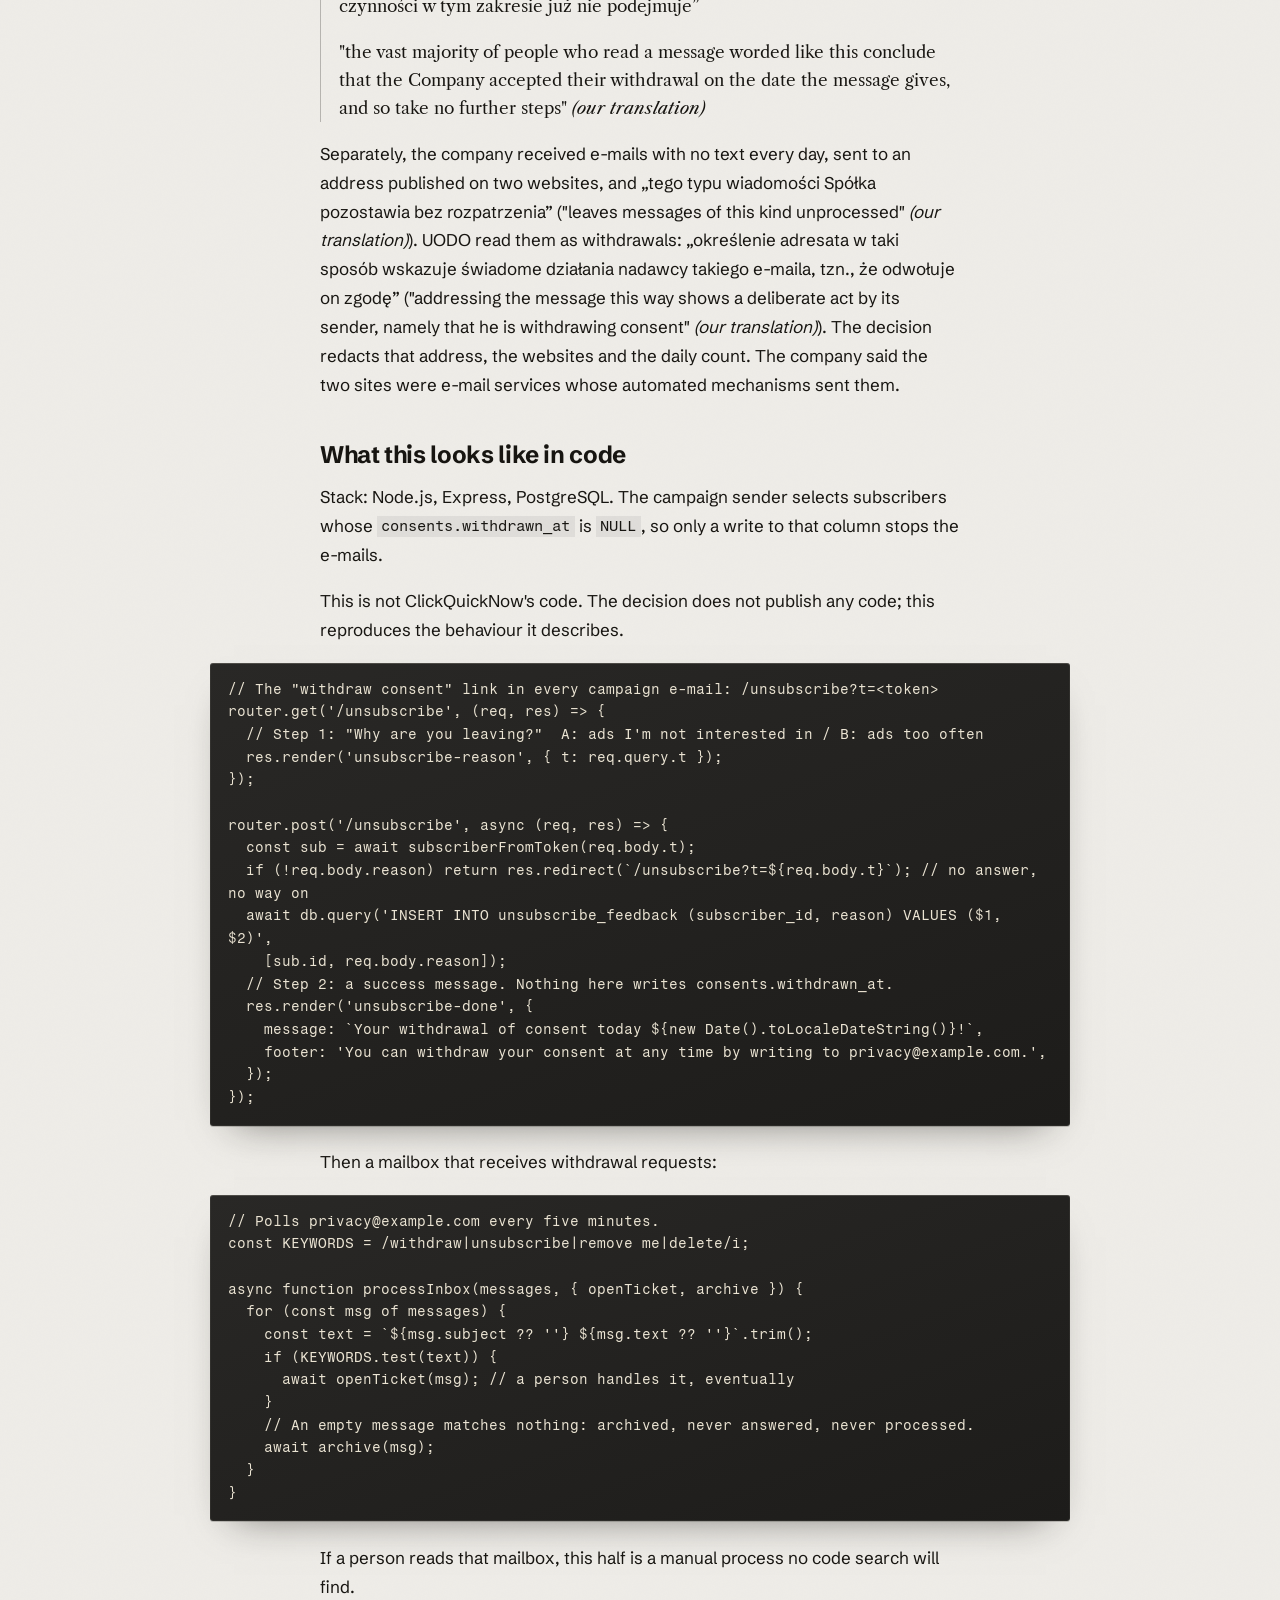
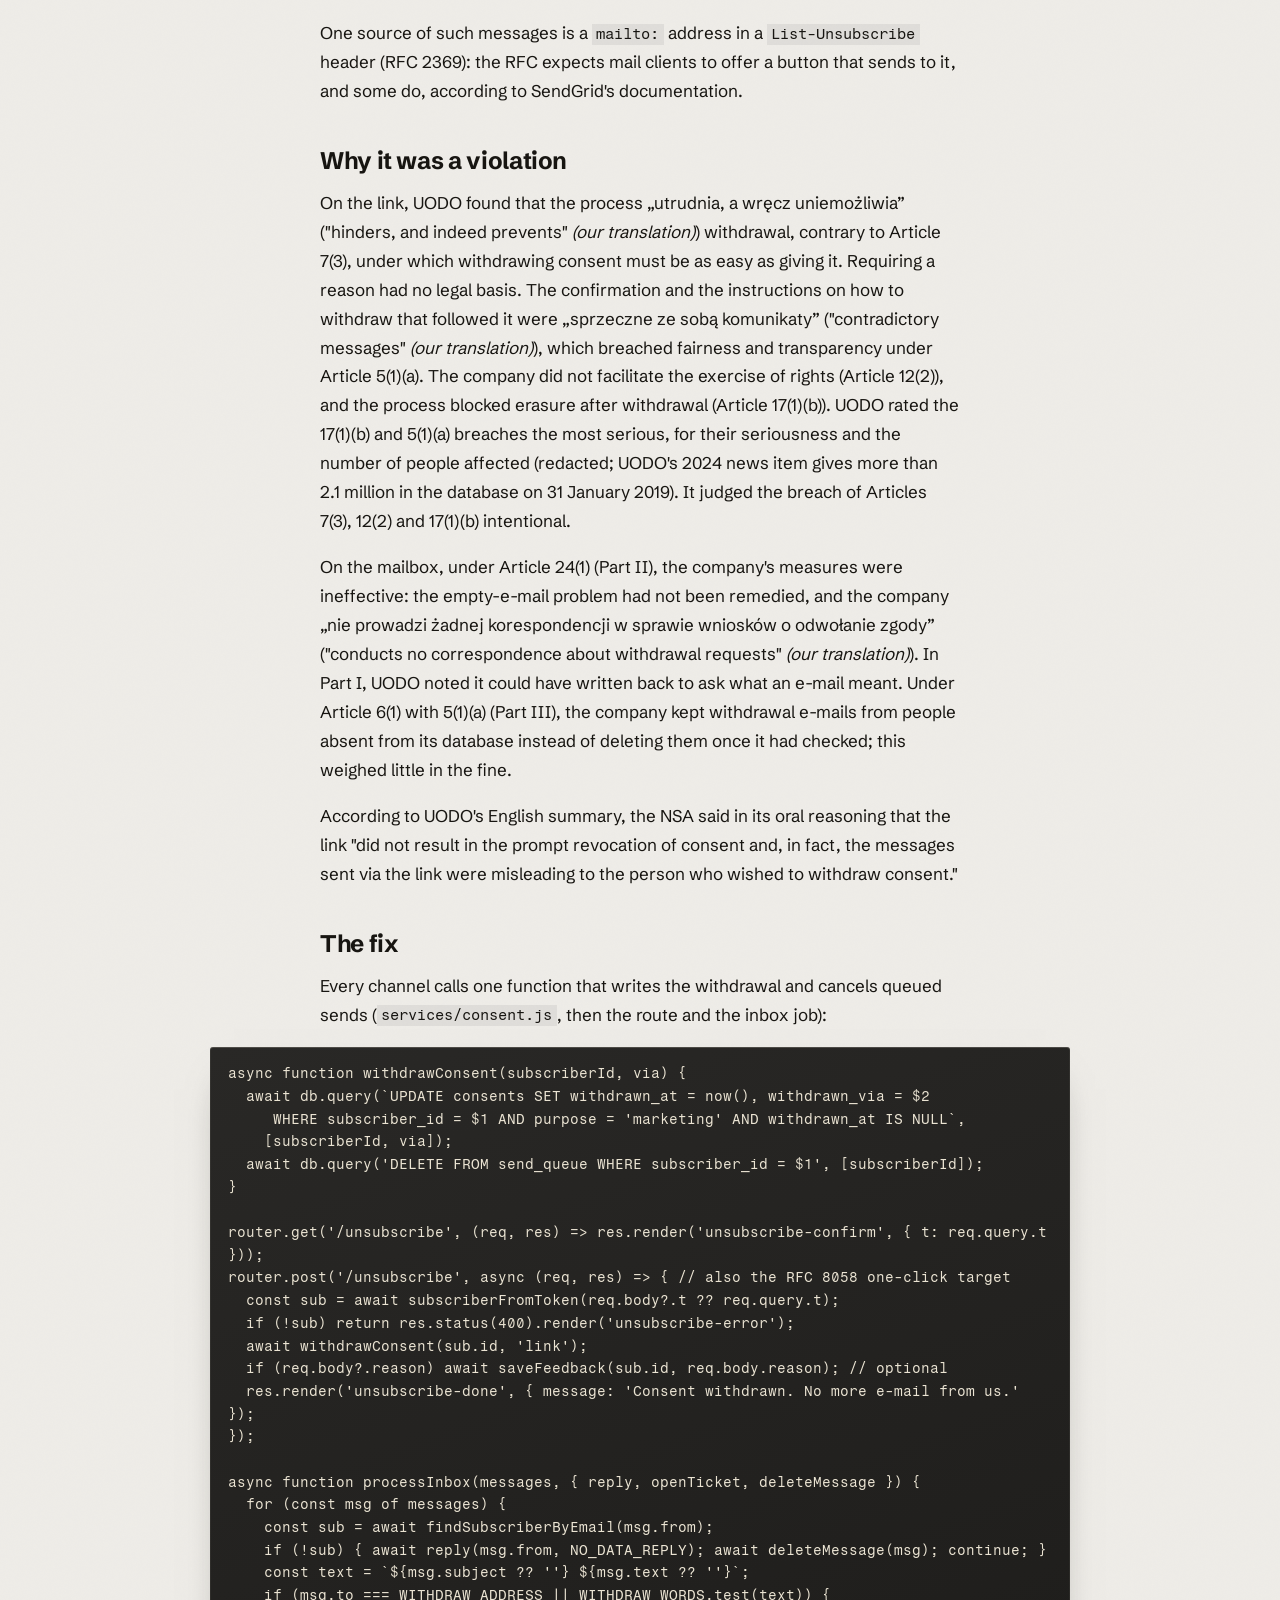
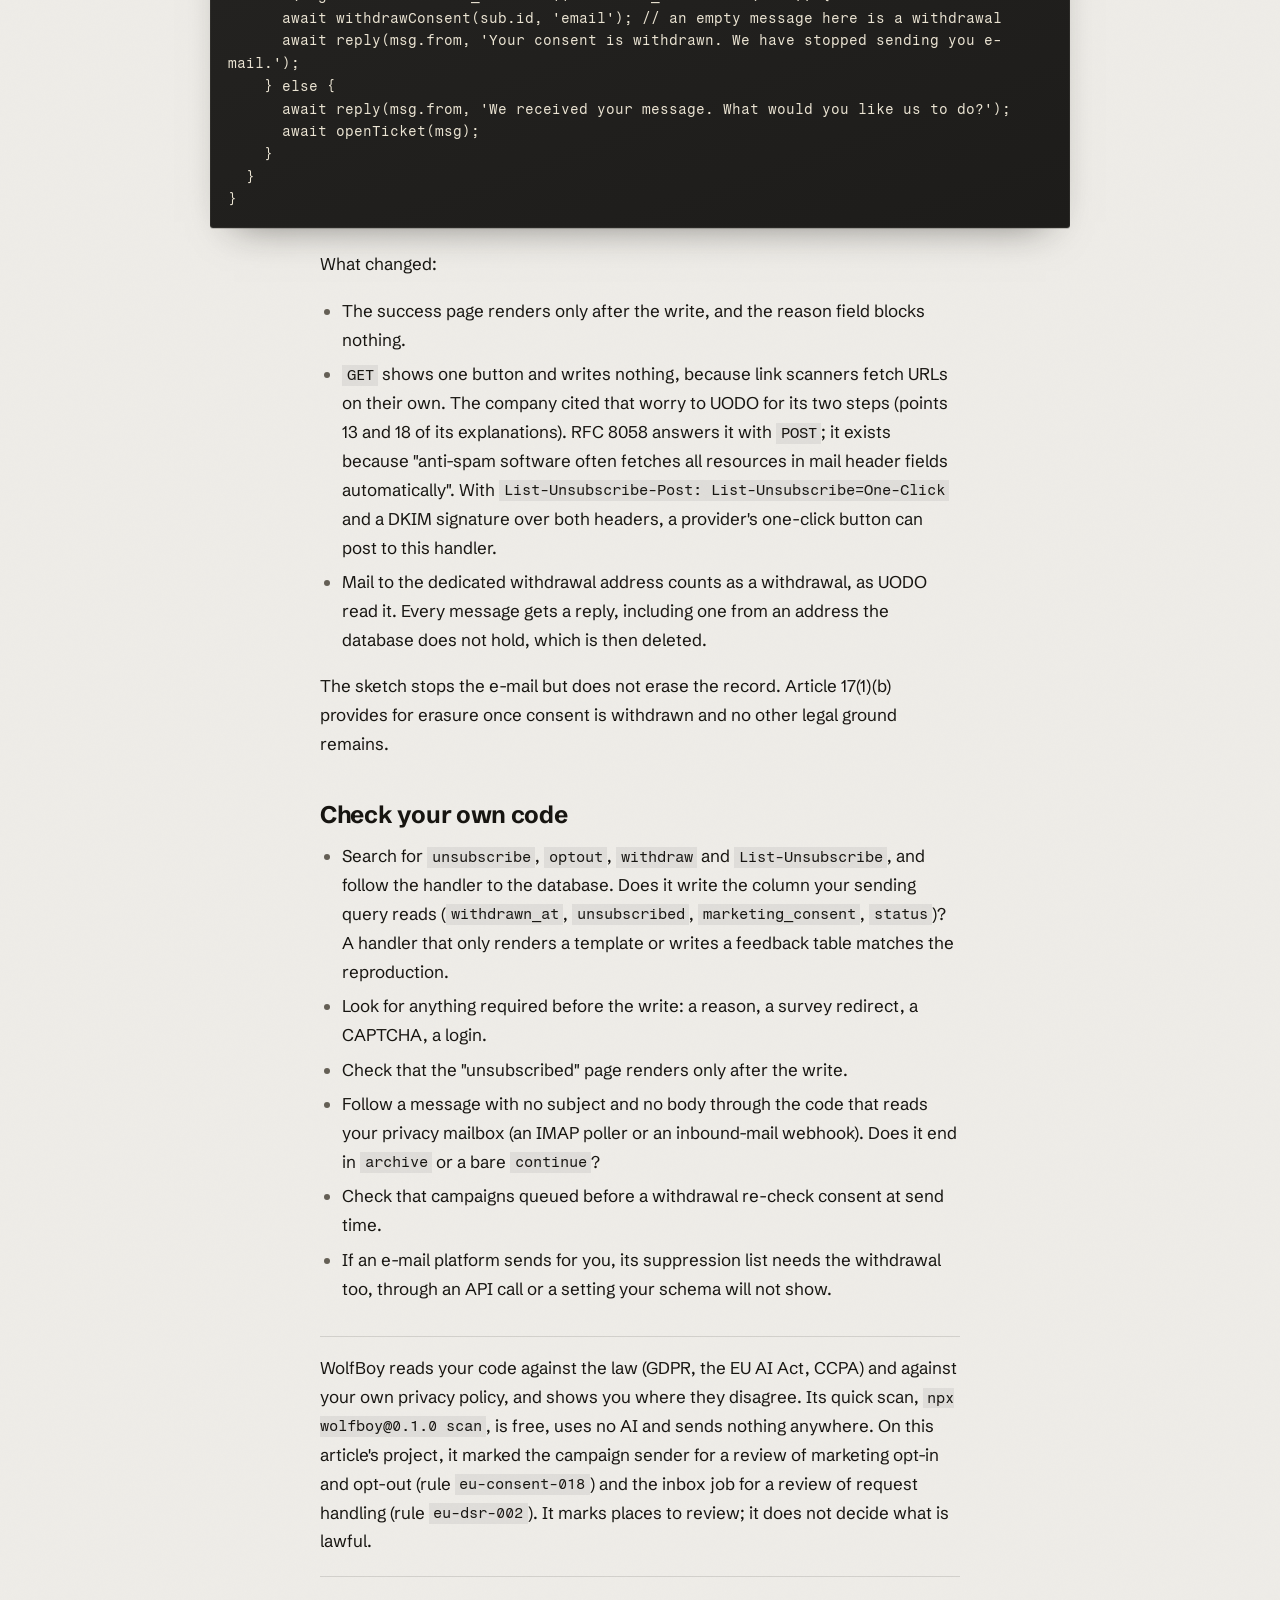
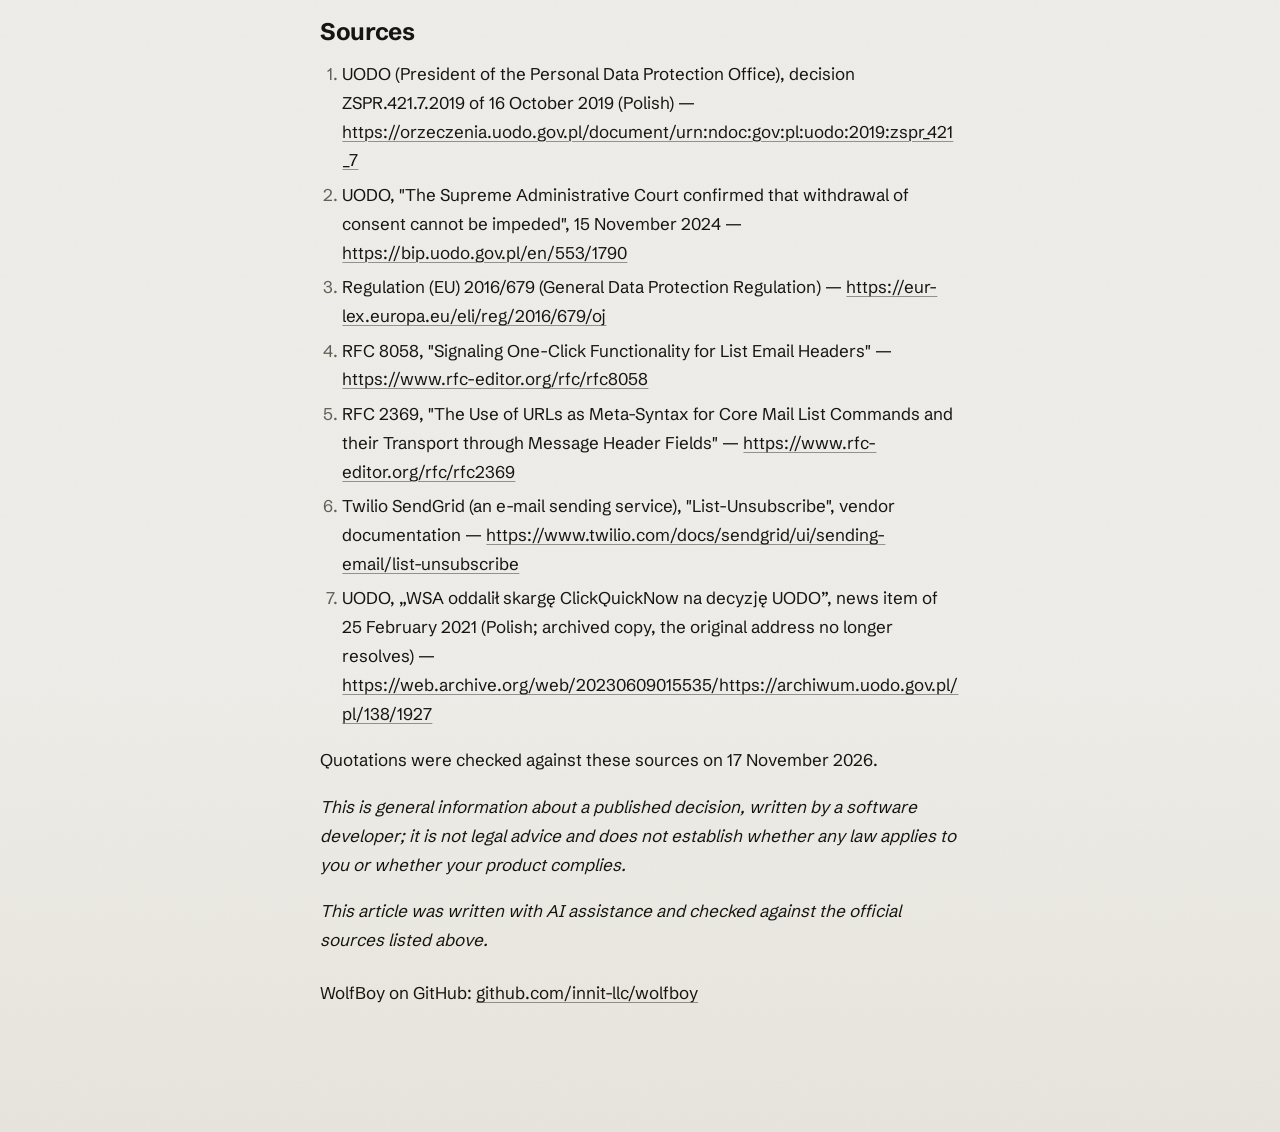
==== commit 0c5b366a: "Masthead links, an About page, an RSS feed and a wider frame; headings keep hyphenated words whole T" ====
--- a/docs/consent-withdrawal-link-poland/index.html
+++ b/docs/consent-withdrawal-link-poland/index.html
@@ -9,23 +9,24 @@
 <meta property="og:site_name" content="WolfBoy blog" />
 <meta property="og:title" content="Why ClickQuickNow was fined PLN 201,559.50: its 'withdraw consent' link withdrew nothing" />
 <meta property="og:description" content="The unsubscribe page of ClickQuickNow, a Polish e-mail marketer, announced a withdrawal that never happened, and empty withdrawal e-mails were ignored." />
-<meta property="og:url" content="https://innit-llc.github.io/blog/consent-withdrawal-link-poland/" />
-<meta property="og:image" content="https://innit-llc.github.io/blog/og/consent-withdrawal-link-poland.png" />
+<meta property="og:url" content="https://innit-llc.com/consent-withdrawal-link-poland/" />
+<meta property="og:image" content="https://innit-llc.com/og/consent-withdrawal-link-poland.png" />
 <meta property="og:image:width" content="1200" />
 <meta property="og:image:height" content="630" />
 <meta property="og:image:alt" content="Why ClickQuickNow was fined PLN 201,559.50: its 'withdraw consent' link withdrew nothing" />
 <meta name="twitter:card" content="summary_large_image" />
 <meta name="color-scheme" content="light dark" />
+<link rel="alternate" type="application/rss+xml" title="WolfBoy blog" href="https://innit-llc.com/feed.xml" />
 <link rel="preload" href="../fonts/SchibstedGrotesk-normal-400-900-latin.woff2" as="font" type="font/woff2" crossorigin="anonymous" />
 <link rel="stylesheet" href="../style.css" />
 </head>
 <body class="post">
-<header class="mast"><div class="wrap"><a class="brand" href="../"><b>WolfBoy</b> blog</a></div></header>
+<header class="mast"><div class="frame"><a class="brand" href="../"><b>WolfBoy</b> blog</a><nav class="nav" aria-label="Site"><a href="https://github.com/innit-llc/wolfboy">WolfBoy</a><a href="../about/">About</a><a href="https://github.com/innit-llc">GitHub</a></nav></div></header>
 <main class="wrap">
 <article>
 <header>
 <h1>Why ClickQuickNow was fined PLN 201,559.50: its 'withdraw consent' link withdrew nothing</h1>
-<p class="meta"><time datetime="2026-11-17">17 November 2026</time></p>
+<p class="meta"><time datetime="2026-11-17">17 November 2026</time> · by <a href="../about/" rel="author">Taku Kanaya</a></p>
 </header>
 <p>A "withdraw consent" link must actually withdraw consent, and a Polish fine, upheld by the Supreme Administrative Court in 2024, shows what happens when it does not. Poland's data protection authority fined ClickQuickNow, an e-mail marketing company, PLN 201,559.50 (≈ €47,000) because its "withdraw consent" link ended on a page announcing a withdrawal that never happened, while the consent stayed in place. Withdrawal requests that arrived as empty e-mails went unprocessed too.</p>
 <section class="case">
@@ -163,6 +164,6 @@
 <p class="repo-link">WolfBoy on GitHub: <a href="https://github.com/innit-llc/wolfboy">github.com/innit-llc/wolfboy</a></p>
 </article>
 </main>
-<footer class="site"><div class="wrap">WolfBoy, by INNIT Inc.</div></footer>
+<footer class="site"><div class="frame">WolfBoy, by INNIT LLC</div></footer>
 </body>
 </html>
--- a/docs/style.css
+++ b/docs/style.css
@@ -2,7 +2,10 @@
    charcoal plates as screens (code), bone paper as documents (the decision),
    one highlighter yellow (the masthead bar and text selection only).
    Light is the same desk by daylight. The reading column is unchanged:
-   42rem, 17px, line height 1.7, code wraps inside the column. */
+   42rem, 17px, line height 1.7, code wraps inside the column. Masthead,
+   footer and index sit in a wider frame (1100 px of content); on an
+   article page only code and the facts sheet reach past the column, to
+   860 px on the same axis. */
 
 @font-face { font-family: "Schibsted Grotesk"; font-style: normal; font-weight: 400 900; font-display: swap; src: url("fonts/SchibstedGrotesk-normal-400-900-latin.woff2") format("woff2"); unicode-range: U+0000-00FF, U+0131, U+0152-0153, U+02BB-02BC, U+02C6, U+02DA, U+02DC, U+0304, U+0308, U+0329, U+2000-206F, U+20AC, U+2122, U+2191, U+2193, U+2212, U+2215, U+FEFF, U+FFFD; }
 @font-face { font-family: "Schibsted Grotesk"; font-style: normal; font-weight: 400 900; font-display: swap; src: url("fonts/SchibstedGrotesk-normal-400-900-latin-ext.woff2") format("woff2"); unicode-range: U+0100-02BA, U+02BD-02C5, U+02C7-02CC, U+02CE-02D7, U+02DD-02FF, U+0304, U+0308, U+0329, U+1D00-1DBF, U+1E00-1E9F, U+1EF2-1EFF, U+2020, U+20A0-20AB, U+20AD-20C4, U+2113, U+2C60-2C7F, U+A720-A7FF; }
@@ -72,17 +75,22 @@
 :focus-visible { outline: 2px solid var(--text); outline-offset: 3px; }
 
 .wrap { max-width: 42rem; margin: 0 auto; padding: 0 16px; }
+.frame { max-width: calc(1100px + 32px); margin: 0 auto; padding: 0 16px; }
 a { color: inherit; text-decoration: underline; text-decoration-color: var(--link-line); text-decoration-thickness: 1px; text-underline-offset: .2em; }
 a:hover { text-decoration-color: currentColor; }
 
-/* masthead: the typographic wordmark under the lamp */
-.mast .wrap { display: flex; align-items: center; height: 64px; }
+/* masthead: the typographic wordmark under the lamp, its links at the frame's right edge */
+.mast .frame { display: flex; flex-wrap: wrap; align-items: center; justify-content: space-between; gap: 4px 16px; min-height: 64px; padding-top: 8px; padding-bottom: 8px; }
 .brand { display: inline-flex; align-items: center; gap: 12px; font: 400 1.0625rem/1 var(--sans); letter-spacing: -.01em; color: var(--text-3); text-decoration: none; }
 .brand::before { content: ""; flex: none; width: 3px; height: 16px; background: var(--mark); }
 .brand b { font-weight: 600; color: var(--text); }
 .brand:hover b { text-decoration: underline; text-decoration-color: var(--link-line); text-underline-offset: .2em; }
+.nav { display: flex; flex-wrap: wrap; column-gap: 16px; font-size: .9375rem; line-height: 1.2; }
+.nav a { padding: 6px 0; color: var(--text-2); text-decoration: none; }
+.nav a:hover { color: var(--text); text-decoration: underline; text-decoration-color: var(--link-line); }
+.nav a[aria-current="page"] { color: var(--text); }
 
-main.wrap { padding: 2.5rem 16px 3rem; overflow-wrap: break-word; }
+main.wrap, main.frame { padding: 2.5rem 16px 3rem; overflow-wrap: break-word; }
 h1, h2, h3 { font-family: var(--sans); color: var(--text); font-weight: 700; text-wrap: balance; }
 h1 { font-size: clamp(30px, 22.4px + 1.96vw, 44px); line-height: 1.06; letter-spacing: -.025em; margin: 0 0 .9rem; }
 h2 { font-size: clamp(20px, 17.8px + .56vw, 24px); line-height: 1.2; letter-spacing: -.015em; margin: 2.6rem 0 .8rem; }
@@ -92,6 +100,8 @@
 li { margin: .35rem 0; }
 li::marker { color: var(--text-3); font-variant-numeric: proportional-nums; }
 .meta { color: var(--text-3); font-size: .9375rem; font-variant-numeric: tabular-nums; margin: 0 0 2rem; }
+/* a hyphenated word in a heading or title stays whole (wrapped by the build) */
+.nw { white-space: nowrap; }
 strong { font-weight: 650; }
 
 /* quoted human text speaks in the statute face */
@@ -136,9 +146,9 @@
 .product-note { border-top: 1px solid var(--hair); border-bottom: 1px solid var(--hair); padding: 1.1rem 0 .1rem; margin: 2rem 0; }
 .repo-link { margin-top: 1.5rem; }
 
-/* the index: one claim, then the cases as rows of a ledger */
-.home h1 { margin-bottom: 0; }
-.posts { list-style: none; padding: 0; margin: 2.75rem 0 0; border-top: 1px solid var(--hair-2); }
+/* the index: one short claim, then the cases as rows of a ledger, two to a row on a wide screen */
+.home h1 { max-width: 36rem; margin-bottom: 0; font-size: clamp(18px, 16.5px + .4vw, 22px); font-weight: 600; line-height: 1.35; letter-spacing: -.01em; }
+.posts { list-style: none; padding: 0; margin: 2rem 0 0; border-top: 1px solid var(--hair-2); }
 .posts li { margin: 0; padding: 1.5rem 0 1.6rem; border-bottom: 1px solid var(--hair); }
 .posts h2 { margin: 0 0 .45rem; }
 .posts h2 a { text-decoration: none; }
@@ -151,10 +161,16 @@
 @media (min-width: 720px) {
   /* the sheet's text lines up with the column; its paper reaches past it */
   .case { margin-left: -28px; margin-right: -28px; }
+  .posts { display: grid; grid-template-columns: repeat(2, minmax(0, 1fr)); column-gap: 56px; }
+}
+@media (min-width: 920px) {
+  /* on an article, code and the facts sheet widen to 860 px (110 px past each
+     side of the 640 px text), centred on the column; the text keeps its measure */
+  .post pre, .post .case { margin-left: -110px; margin-right: -110px; }
 }
 @media (max-width: 639px) {
-  .mast .wrap { height: 56px; }
-  main.wrap { padding-top: 1.75rem; }
+  .mast .frame { min-height: 56px; }
+  main.wrap, main.frame { padding-top: 1.75rem; }
   .case { padding: 18px 18px 4px; }
   /* plates bleed on a phone, as on the landing page; paper never does */
   pre { margin-left: -16px; margin-right: -16px; border-radius: 0; padding: .9rem 16px; }
